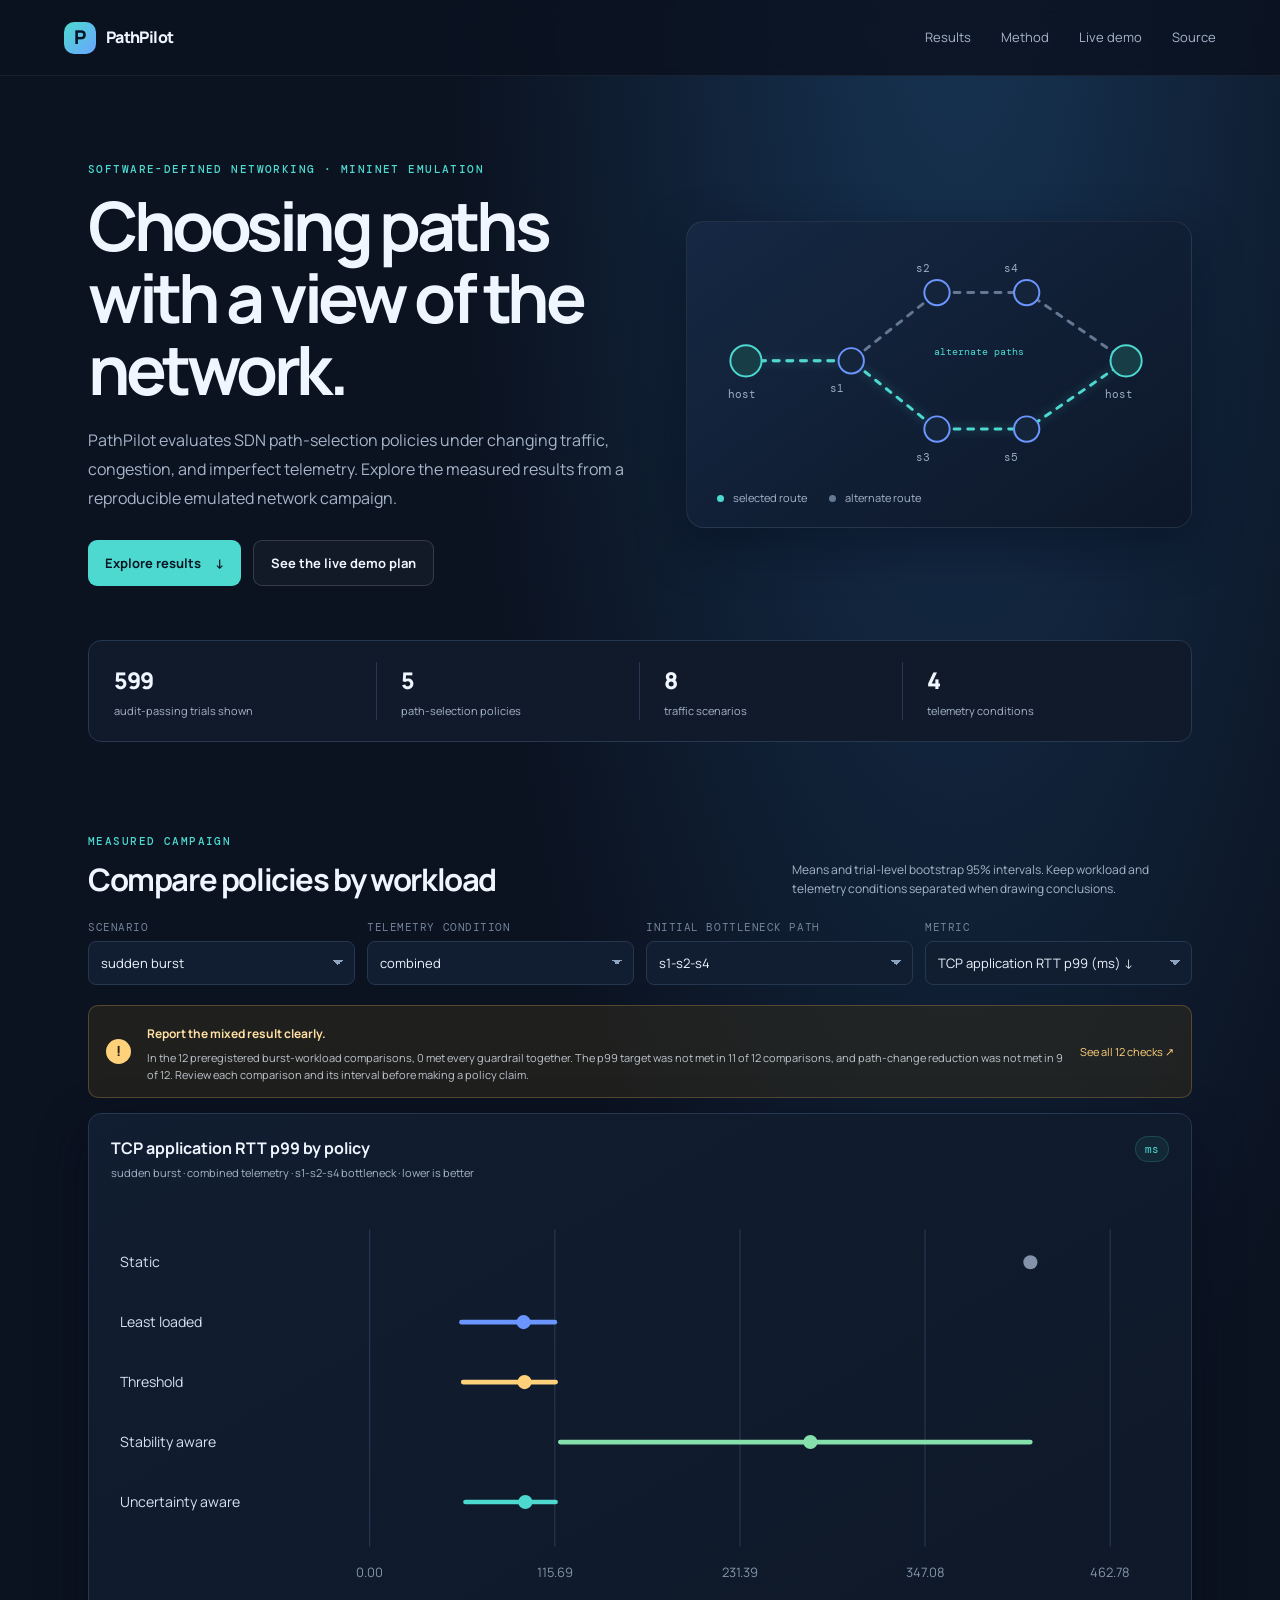
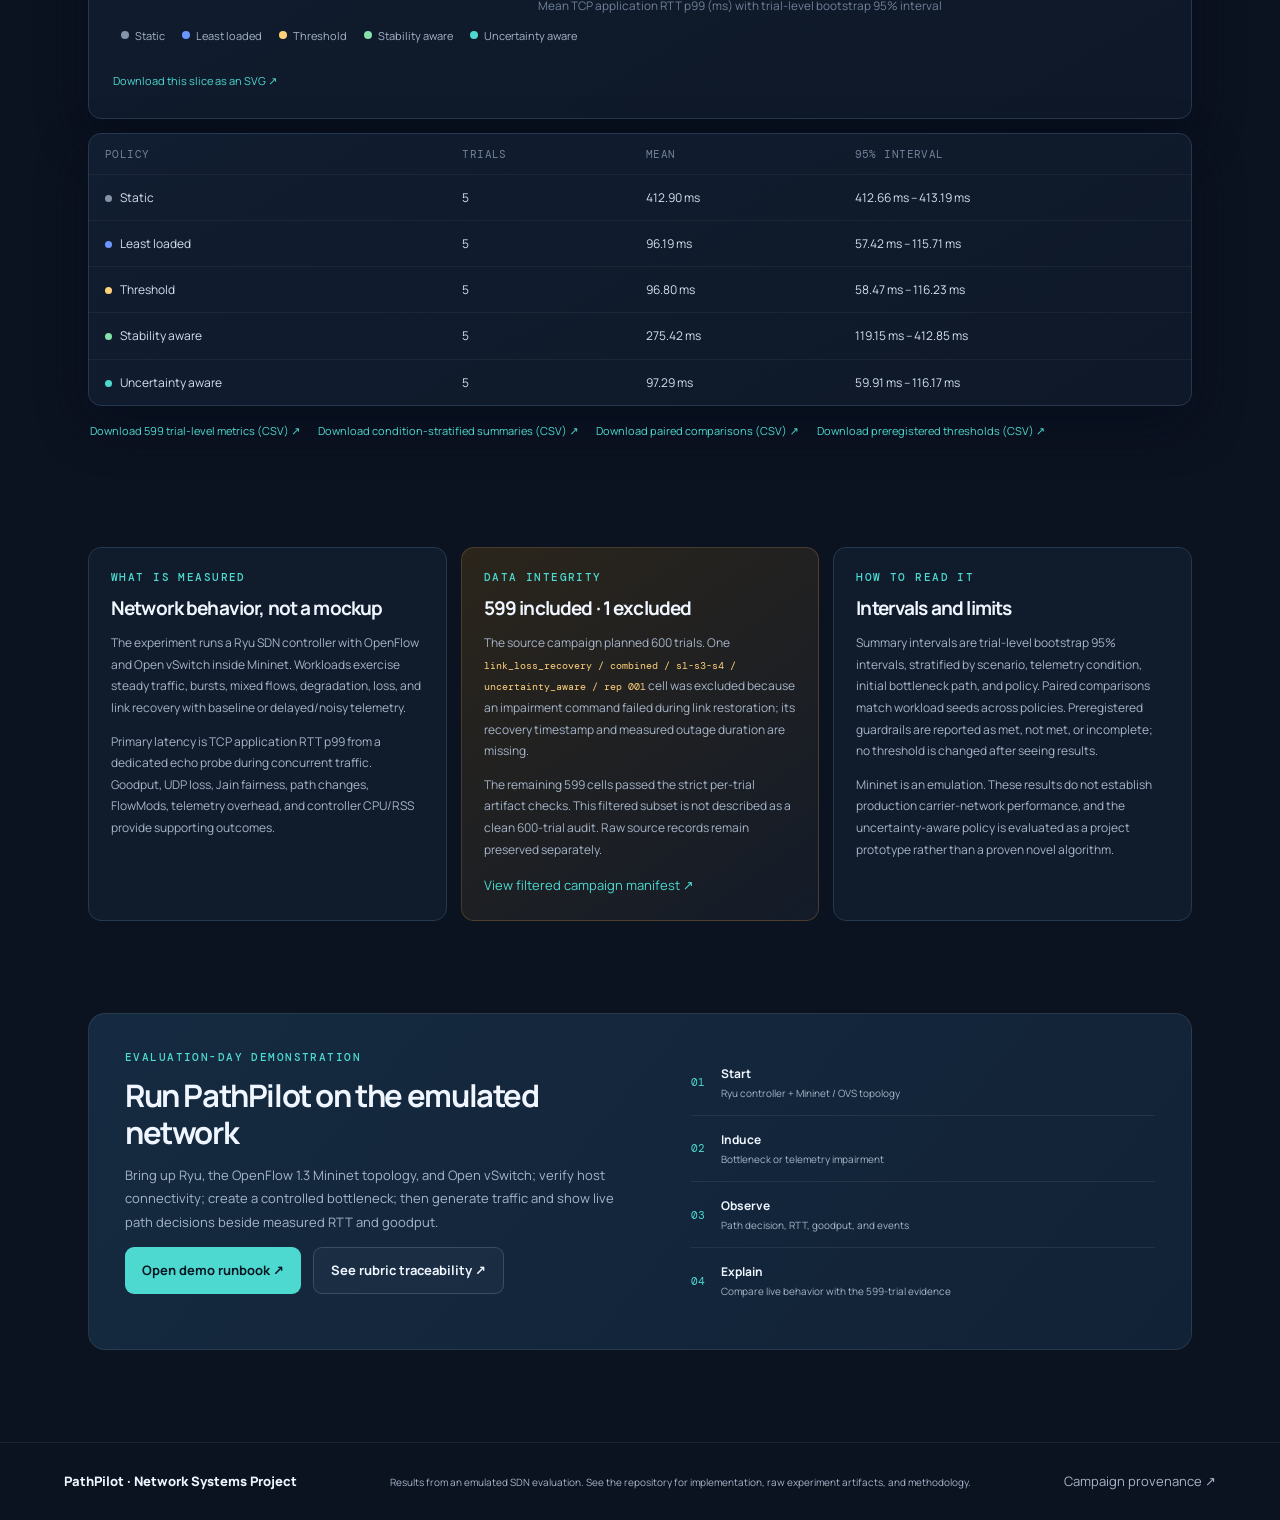
==== site/index.html @ 1b016147 "Add 599-trial results dashboard and Pages deployment" ====
<!doctype html>
<html lang="en">
<head>
  <meta charset="utf-8">
  <meta name="viewport" content="width=device-width, initial-scale=1">
  <meta name="theme-color" content="#0b1220">
  <title>PathPilot | SDN Path Selection Evaluation</title>
  <link rel="stylesheet" href="styles.css">
</head>
<body>
  <header class="topbar">
    <a class="brand" href="#top"><span class="brand-mark">P</span> PathPilot</a>
    <nav><a href="#results">Results</a><a href="#method">Method</a><a href="#demo">Live demo</a><a href="https://github.com/SrihithKurelli/PathPilot">Source</a></nav>
  </header>
  <main id="top">
    <section class="hero">
      <div class="hero-copy">
        <p class="eyebrow">Software-defined networking · Mininet emulation</p>
        <h1>Choosing paths with a view of the network.</h1>
        <p class="lede">PathPilot evaluates SDN path-selection policies under changing traffic, congestion, and imperfect telemetry. Explore the measured results from a reproducible emulated network campaign.</p>
        <div class="hero-actions"><a class="button primary" href="#results">Explore results <span aria-hidden="true">↓</span></a><a class="button secondary" href="#demo">See the live demo plan</a></div>
      </div>
      <div class="network-card" aria-label="Illustration of alternate network paths">
        <svg viewBox="0 0 480 250" role="img" aria-labelledby="network-title"><title id="network-title">Two alternate SDN paths between source and destination</title>
          <path class="route route-muted" d="M42 126 H150 L238 56 H330 L432 126"/><path class="route route-active" d="M42 126 H150 L238 196 H330 L432 126"/>
          <circle class="node endpoint" cx="42" cy="126" r="16"/><circle class="node" cx="150" cy="126" r="13"/><circle class="node" cx="238" cy="56" r="13"/><circle class="node" cx="238" cy="196" r="13"/><circle class="node" cx="330" cy="56" r="13"/><circle class="node" cx="330" cy="196" r="13"/><circle class="node endpoint" cx="432" cy="126" r="16"/>
          <text x="24" y="164">host</text><text x="410" y="164">host</text><text x="128" y="158">s1</text><text x="216" y="35">s2</text><text x="216" y="229">s3</text><text x="307" y="35">s4</text><text x="307" y="229">s5</text>
          <text class="path-label" x="235" y="120">alternate paths</text>
        </svg>
        <div class="network-caption"><span><i class="dot cyan"></i> selected route</span><span><i class="dot muted"></i> alternate route</span></div>
      </div>
    </section>

    <section class="facts" aria-label="Evaluation campaign facts">
      <article><span class="fact-number" id="included-count">599</span><span class="fact-label">audit-passing trials shown</span></article>
      <article><span class="fact-number">5</span><span class="fact-label">path-selection policies</span></article>
      <article><span class="fact-number">8</span><span class="fact-label">traffic scenarios</span></article>
      <article><span class="fact-number">4</span><span class="fact-label">telemetry conditions</span></article>
    </section>

    <section class="section" id="results">
      <div class="section-heading"><div><p class="eyebrow">Measured campaign</p><h2>Compare policies by workload</h2></div><p class="section-note">Means and trial-level bootstrap 95% intervals. Keep workload and telemetry conditions separated when drawing conclusions.</p></div>
      <div class="controls">
        <label>Scenario<select id="scenario"></select></label>
        <label>Telemetry condition<select id="condition"></select></label>
        <label>Initial bottleneck path<select id="path"></select></label>
        <label>Metric<select id="metric"><option value="tcp_app_rtt_p99_ms">TCP application RTT p99 (ms) ↓</option><option value="aggregate_goodput_mbps">Aggregate goodput (Mbps) ↑</option><option value="udp_loss_pct">UDP packet loss (%) ↓</option><option value="jain_fairness">Jain fairness ↑</option><option value="path_changes_per_minute">Path changes per minute ↓</option><option value="controller_cpu_seconds">Controller CPU time (s) ↓</option><option value="controller_rss_peak_mb">Controller peak RSS (MB) ↓</option></select></label>
      </div>
      <div class="result-note"><div class="result-note-mark">!</div><div><strong>Report the mixed result clearly.</strong><p>In the 12 preregistered burst-workload comparisons, 0 met every guardrail together. The p99 target was not met in 11 of 12 comparisons, and path-change reduction was not met in 9 of 12. Review each comparison and its interval before making a policy claim.</p></div><a href="data/PREREGISTERED_THRESHOLD_EVALUATION.csv">See all 12 checks ↗</a></div>
      <div class="chart-card">
        <div class="chart-head"><div><h3 id="chart-title">Policy comparison</h3><p id="chart-description">Select a workload slice to compare observed means and 95% intervals.</p></div><span class="unit-pill" id="chart-unit">ms</span></div>
        <div class="chart-scroll"><svg id="chart" viewBox="0 0 900 360" role="img" aria-label="Policy metric comparison chart"></svg></div>
        <div class="legend" id="legend"></div>
        <div class="data-links chart-export"><a id="chart-export" href="data/plots/sudden_burst__combined__s1-s2-s4__tcp_app_rtt_p99_ms.svg" download>Download this slice as an SVG ↗</a></div>
      </div>
      <div class="table-wrap"><table><thead><tr><th>Policy</th><th>Trials</th><th>Mean</th><th>95% interval</th></tr></thead><tbody id="results-table"><tr><td colspan="4">Loading measured campaign data…</td></tr></tbody></table></div>
      <div class="data-links"><a href="data/trials.csv">Download 599 trial-level metrics (CSV) ↗</a><a href="data/FINAL_CAMPAIGN_SUMMARY.csv">Download condition-stratified summaries (CSV) ↗</a><a href="data/PAIRED_POLICY_COMPARISONS.csv">Download paired comparisons (CSV) ↗</a><a href="data/PREREGISTERED_THRESHOLD_EVALUATION.csv">Download preregistered thresholds (CSV) ↗</a></div>
    </section>

    <section class="section method-grid" id="method">
      <article class="info-card"><p class="eyebrow">What is measured</p><h2>Network behavior, not a mockup</h2><p>The experiment runs a Ryu SDN controller with OpenFlow and Open vSwitch inside Mininet. Workloads exercise steady traffic, bursts, mixed flows, degradation, loss, and link recovery with baseline or delayed/noisy telemetry.</p><p>Primary latency is TCP application RTT p99 from a dedicated echo probe during concurrent traffic. Goodput, UDP loss, Jain fairness, path changes, FlowMods, telemetry overhead, and controller CPU/RSS provide supporting outcomes.</p></article>
      <article class="info-card caveat-card"><p class="eyebrow">Data integrity</p><h2>599 included · 1 excluded</h2><p>The source campaign planned 600 trials. One <code>link_loss_recovery / combined / s1-s3-s4 / uncertainty_aware / rep 001</code> cell was excluded because an impairment command failed during link restoration; its recovery timestamp and measured outage duration are missing.</p><p>The remaining 599 cells passed the strict per-trial artifact checks. This filtered subset is not described as a clean 600-trial audit. Raw source records remain preserved separately.</p><a href="data/manifest.json">View filtered campaign manifest ↗</a></article>
      <article class="info-card"><p class="eyebrow">How to read it</p><h2>Intervals and limits</h2><p>Summary intervals are trial-level bootstrap 95% intervals, stratified by scenario, telemetry condition, initial bottleneck path, and policy. Paired comparisons match workload seeds across policies. Preregistered guardrails are reported as met, not met, or incomplete; no threshold is changed after seeing results.</p><p>Mininet is an emulation. These results do not establish production carrier-network performance, and the uncertainty-aware policy is evaluated as a project prototype rather than a proven novel algorithm.</p></article>
    </section>

    <section class="section demo-section" id="demo">
      <div><p class="eyebrow">Evaluation-day demonstration</p><h2>Run PathPilot on the emulated network</h2><p>Bring up Ryu, the OpenFlow 1.3 Mininet topology, and Open vSwitch; verify host connectivity; create a controlled bottleneck; then generate traffic and show live path decisions beside measured RTT and goodput.</p><div class="demo-actions"><a class="button primary" href="https://github.com/SrihithKurelli/PathPilot/blob/main/docs/DEMO_RUNBOOK.md">Open demo runbook ↗</a><a class="button secondary" href="https://github.com/SrihithKurelli/PathPilot/blob/main/docs/PROFESSOR_RUBRIC_TRACEABILITY.md">See rubric traceability ↗</a></div></div>
      <ol class="demo-steps"><li><span>01</span><div><b>Start</b><small>Ryu controller + Mininet / OVS topology</small></div></li><li><span>02</span><div><b>Induce</b><small>Bottleneck or telemetry impairment</small></div></li><li><span>03</span><div><b>Observe</b><small>Path decision, RTT, goodput, and events</small></div></li><li><span>04</span><div><b>Explain</b><small>Compare live behavior with the 599-trial evidence</small></div></li></ol>
    </section>
  </main>
  <footer><div class="footer-brand">PathPilot · Network Systems Project</div><p>Results from an emulated SDN evaluation. See the repository for implementation, raw experiment artifacts, and methodology.</p><a href="data/manifest.json">Campaign provenance ↗</a></footer>
  <script src="app.js" defer></script>
</body>
</html>
---- site/styles.css ----
@import url('https://fonts.googleapis.com/css2?family=DM+Mono:wght@400;500&family=Manrope:wght@400;500;600;700;800&display=swap');
:root{color-scheme:dark;--ink:#eff6ff;--muted:#a6b5c9;--subtle:#71829a;--bg:#0b1220;--panel:#101b2d;--panel2:#142138;--line:#263750;--cyan:#4dd9d0;--blue:#6c96ff;--mint:#86e0ac;--amber:#ffd17a;--rose:#ff8b91;--shadow:0 18px 50px #03081766}*{box-sizing:border-box}html{scroll-behavior:smooth}body{margin:0;background:radial-gradient(ellipse at 75% -5%,#173555 0,transparent 38%),var(--bg);color:var(--ink);font-family:Manrope,system-ui,sans-serif;line-height:1.6}.topbar{height:76px;display:flex;align-items:center;justify-content:space-between;padding:0 max(5vw,24px);border-bottom:1px solid #ffffff10;background:#0b1220d9;backdrop-filter:blur(12px);position:sticky;top:0;z-index:10}.brand{text-decoration:none;color:var(--ink);font-weight:800;letter-spacing:-.04em;display:flex;align-items:center;gap:10px}.brand-mark{display:grid;place-items:center;width:32px;height:32px;border-radius:10px;background:linear-gradient(135deg,var(--cyan),#69a5ff);color:#061526;font-size:19px}nav{display:flex;gap:30px}nav a,footer a,.info-card a{color:var(--muted);font-size:13px;text-decoration:none}nav a:hover,footer a:hover,.info-card a:hover{color:var(--cyan)}main{max-width:1160px;margin:auto;padding:0 28px}.hero{display:grid;grid-template-columns:1.04fr .96fr;align-items:center;gap:50px;padding:86px 0 50px}.eyebrow{color:var(--cyan);font:500 11px 'DM Mono',monospace;letter-spacing:.13em;text-transform:uppercase;margin:0 0 13px}.hero h1{max-width:610px;font-size:clamp(44px,6vw,68px);line-height:1.06;letter-spacing:-.065em;margin:0 0 21px}.lede{max-width:610px;color:var(--muted);font-size:16px;line-height:1.8;margin:0 0 27px}.hero-actions,.demo-actions{display:flex;gap:12px;flex-wrap:wrap}.button{padding:12px 17px;border-radius:9px;text-decoration:none;font-size:13px;font-weight:700;display:inline-flex;align-items:center;gap:14px;transition:transform .15s ease}.button:hover{transform:translateY(-2px)}.primary{background:var(--cyan);color:#071622}.secondary{border:1px solid #ffffff26;color:var(--ink);background:#ffffff08}.network-card{padding:16px 18px 12px;background:linear-gradient(145deg,#152843,#0d1729);border:1px solid #ffffff14;border-radius:18px;box-shadow:var(--shadow)}.network-card svg{width:100%;height:auto;overflow:visible}.route{fill:none;stroke-width:3;stroke-linecap:round;stroke-dasharray:6 8}.route-active{stroke:var(--cyan);filter:drop-shadow(0 0 5px #4dd9d077)}.route-muted{stroke:#647893}.node{fill:#14253b;stroke:#6c96ff;stroke-width:2}.node.endpoint{fill:#173d47;stroke:var(--cyan)}.network-card text{fill:#9badc3;font:11px 'DM Mono',monospace}.network-card .path-label{fill:var(--cyan);font-size:10px}.network-caption{display:flex;gap:22px;padding:0 12px 8px;color:var(--muted);font-size:11px}.dot{display:inline-block;width:7px;height:7px;border-radius:99px;margin-right:7px}.cyan{background:var(--cyan)}.muted{background:#647893}.facts{display:grid;grid-template-columns:repeat(4,1fr);border:1px solid var(--line);border-radius:13px;background:#101a2b;padding:21px 25px;margin:4px 0 92px}.facts article{display:flex;flex-direction:column;gap:3px;border-right:1px solid var(--line);padding-left:24px}.facts article:first-child{padding-left:0}.facts article:last-child{border:0}.fact-number{font-size:23px;font-weight:800;letter-spacing:-.04em}.fact-label{color:var(--muted);font-size:11px}.section{margin:0 0 92px;scroll-margin-top:105px}.section-heading{display:flex;align-items:end;justify-content:space-between;gap:30px;margin-bottom:22px}.section h2,.section-heading h2{font-size:31px;line-height:1.2;letter-spacing:-.045em;margin:0}.section-note{max-width:400px;color:var(--muted);font-size:12px;margin:0}.controls{display:grid;grid-template-columns:repeat(4,1fr);gap:12px;margin:20px 0}.controls label{color:var(--subtle);font:11px 'DM Mono',monospace;text-transform:uppercase;letter-spacing:.05em}.controls select{appearance:none;display:block;width:100%;margin-top:7px;padding:12px 38px 12px 12px;border-radius:8px;background:#111e31;color:var(--ink);border:1px solid var(--line);font:13px Manrope,sans-serif;background-image:linear-gradient(45deg,transparent 50%,#8da3bf 50%),linear-gradient(135deg,#8da3bf 50%,transparent 50%);background-position:calc(100% - 16px) 18px,calc(100% - 11px) 18px;background-size:5px 5px;background-repeat:no-repeat}.chart-card,.table-wrap{border:1px solid var(--line);border-radius:13px;background:linear-gradient(150deg,#111d30,#0e1828);box-shadow:var(--shadow)}.chart-card{padding:22px 22px 12px}.chart-head{display:flex;justify-content:space-between;gap:20px;align-items:start}.chart-head h3{margin:0;font-size:16px}.chart-head p{margin:3px 0 0;color:var(--muted);font-size:11px}.unit-pill{font:11px 'DM Mono',monospace;padding:5px 9px;border-radius:20px;color:var(--cyan);background:#4dd9d012;border:1px solid #4dd9d02c}.chart-scroll{overflow-x:auto}.chart-scroll svg{min-width:650px;width:100%;height:auto;margin-top:12px}.legend{display:flex;gap:17px;flex-wrap:wrap;padding:2px 10px 12px;color:var(--muted);font-size:11px}.legend span{display:flex;align-items:center;gap:6px}.legend i{width:8px;height:8px;border-radius:50%}.table-wrap{margin-top:14px;overflow:auto}table{width:100%;border-collapse:collapse;font-size:12px}th,td{text-align:left;padding:13px 16px;border-bottom:1px solid #ffffff0c;white-space:nowrap}th{font:11px 'DM Mono',monospace;text-transform:uppercase;letter-spacing:.04em;color:var(--subtle)}td{color:#d5e0ee}tbody tr:last-child td{border:0}.policy-dot{display:inline-block;width:7px;height:7px;border-radius:50%;margin-right:8px}.data-links{display:flex;gap:18px;flex-wrap:wrap;padding:16px 2px}.data-links a{color:var(--cyan);font-size:11px;text-decoration:none}.data-links a:hover{text-decoration:underline}.method-grid{display:grid;grid-template-columns:repeat(3,1fr);gap:14px}.info-card{padding:22px;border:1px solid var(--line);border-radius:13px;background:#101b2c}.info-card h2{font-size:19px;margin:0 0 12px}.info-card p:not(.eyebrow){font-size:12px;color:var(--muted);line-height:1.8}.info-card code{font:10px 'DM Mono',monospace;color:#ffd17a}.info-card a{color:var(--cyan)}.caveat-card{background:linear-gradient(145deg,#2b251b,#131b29);border-color:#8c673e66}.demo-section{display:grid;grid-template-columns:1fr .9fr;gap:50px;padding:36px;border-radius:17px;background:linear-gradient(130deg,#152a40,#122236);border:1px solid #ffffff16}.demo-section>div>p:not(.eyebrow){color:var(--muted);font-size:13px;line-height:1.8;max-width:570px}.demo-section h2{max-width:480px;margin-bottom:12px}.demo-steps{list-style:none;margin:0;padding:0}.demo-steps li{display:flex;gap:16px;padding:14px 0;border-bottom:1px solid #ffffff12;align-items:center}.demo-steps li:last-child{border:0}.demo-steps li>span{color:var(--cyan);font:11px 'DM Mono',monospace}.demo-steps b,.demo-steps small{display:block}.demo-steps b{font-size:12px}.demo-steps small{color:var(--muted);font-size:10px;margin-top:2px}footer{border-top:1px solid #ffffff12;padding:28px max(5vw,24px);display:flex;justify-content:space-between;align-items:center;gap:20px;flex-wrap:wrap;color:var(--muted)}footer p{font-size:10px;margin:0}.footer-brand{color:var(--ink);font-weight:800;font-size:13px}
@media(max-width:850px){.hero{grid-template-columns:1fr;gap:28px;padding-top:56px}.network-card{max-width:620px}.section-heading{display:block}.section-note{margin-top:12px}.controls{grid-template-columns:repeat(2,1fr)}.method-grid{grid-template-columns:1fr 1fr}.demo-section{grid-template-columns:1fr;gap:22px}}@media(max-width:560px){.topbar{height:62px;padding:0 18px}nav{gap:14px}nav a{font-size:10px}nav a:nth-child(2){display:none}main{padding:0 17px}.hero{padding-top:44px}.hero h1{font-size:44px}.lede{font-size:14px}.facts{grid-template-columns:1fr 1fr;row-gap:20px;margin-bottom:65px}.facts article{padding-left:12px}.facts article:nth-child(2){border:0}.facts article:nth-child(3){padding-left:0}.controls{grid-template-columns:1fr 1fr;gap:8px}.controls select{font-size:11px}.section{margin-bottom:65px}.section h2,.section-heading h2{font-size:26px}.chart-card{padding:17px 12px 8px}.chart-head{padding:0 6px}.method-grid{grid-template-columns:1fr}.demo-section{padding:23px 18px}.network-card{padding:10px}.data-links{gap:9px 15px}}
.result-note{display:grid;grid-template-columns:28px 1fr auto;align-items:center;gap:13px;padding:14px 17px;margin:15px 0;border:1px solid #a6814d66;border-radius:10px;background:#322b1d88}.result-note-mark{width:25px;height:25px;border-radius:50%;display:grid;place-items:center;background:#ffd17a;color:#292111;font-weight:800;font-size:14px}.result-note strong{font-size:12px;color:#ffe0a2}.result-note p{margin:3px 0 0;color:#bdc4cc;font-size:11px;line-height:1.55}.result-note>a{color:var(--amber);font-size:11px;text-decoration:none;white-space:nowrap}@media(max-width:560px){.result-note{grid-template-columns:25px 1fr}.result-note>a{grid-column:2}}
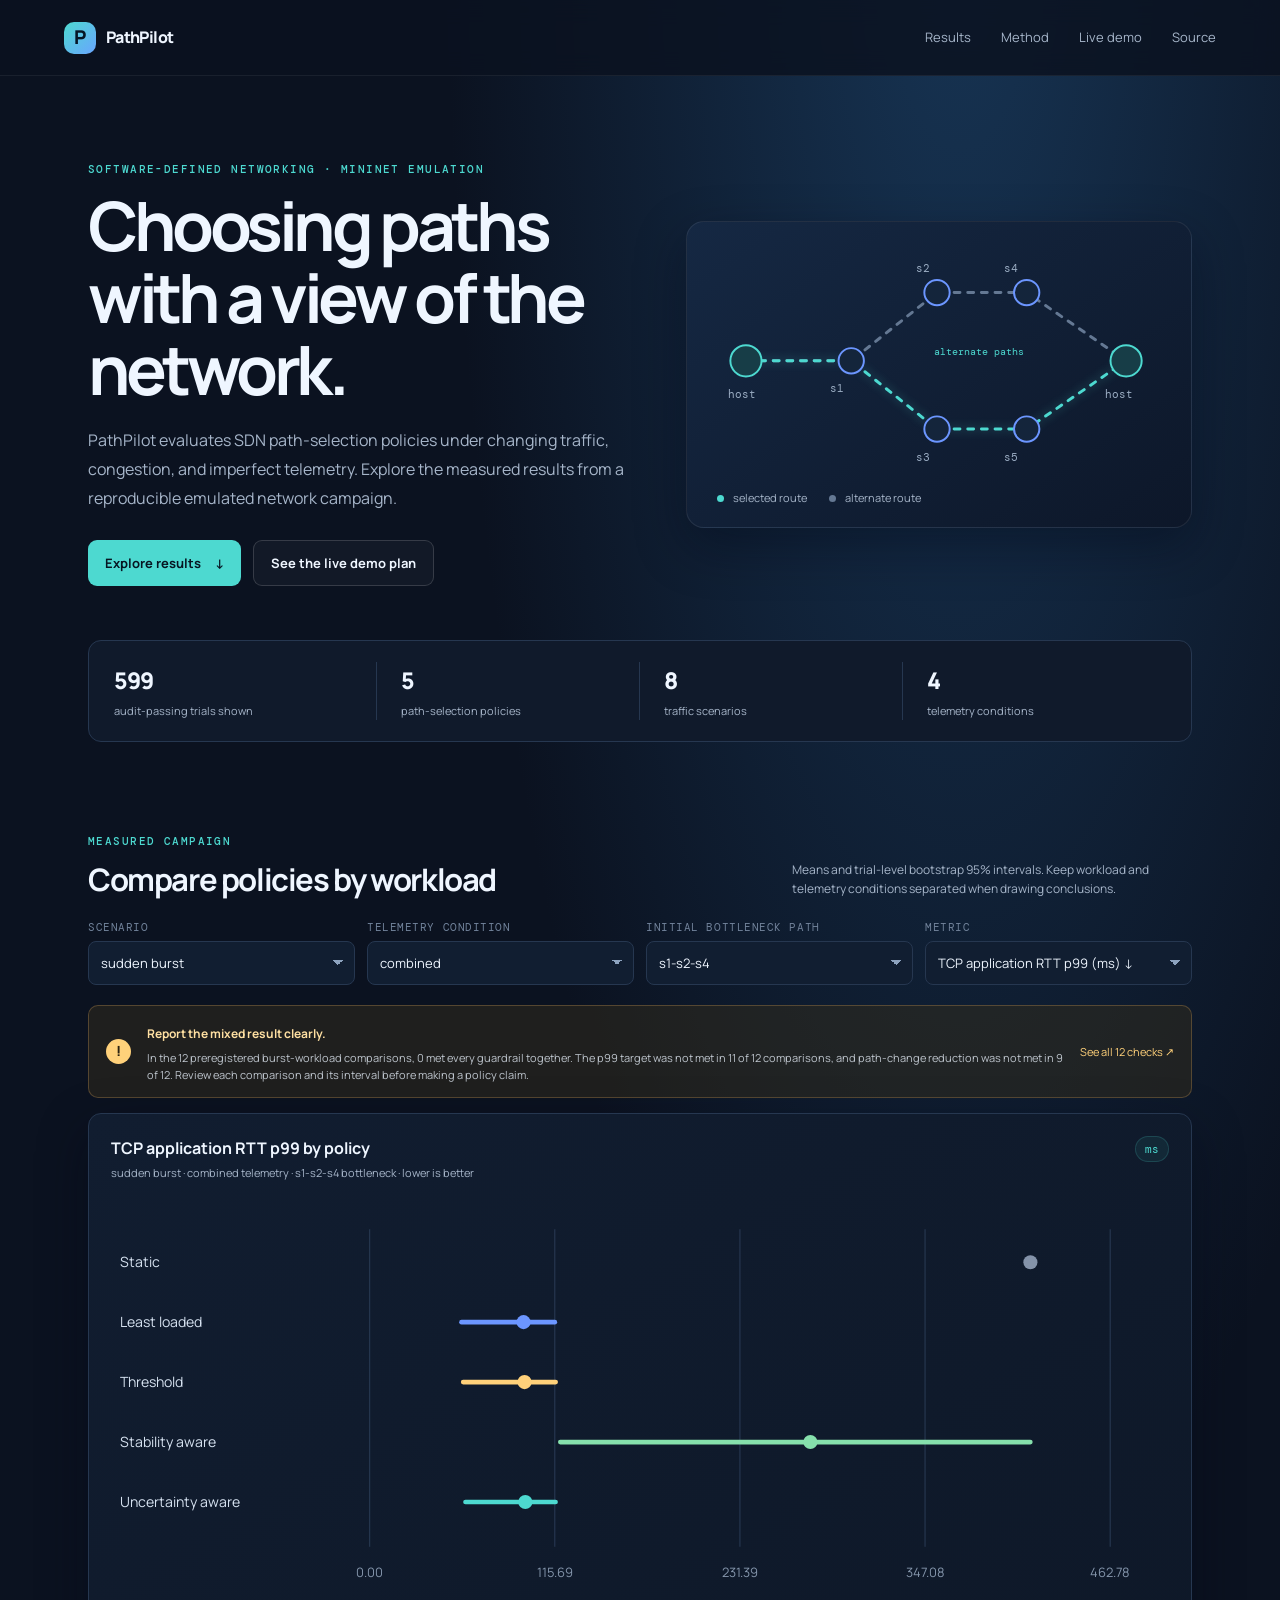
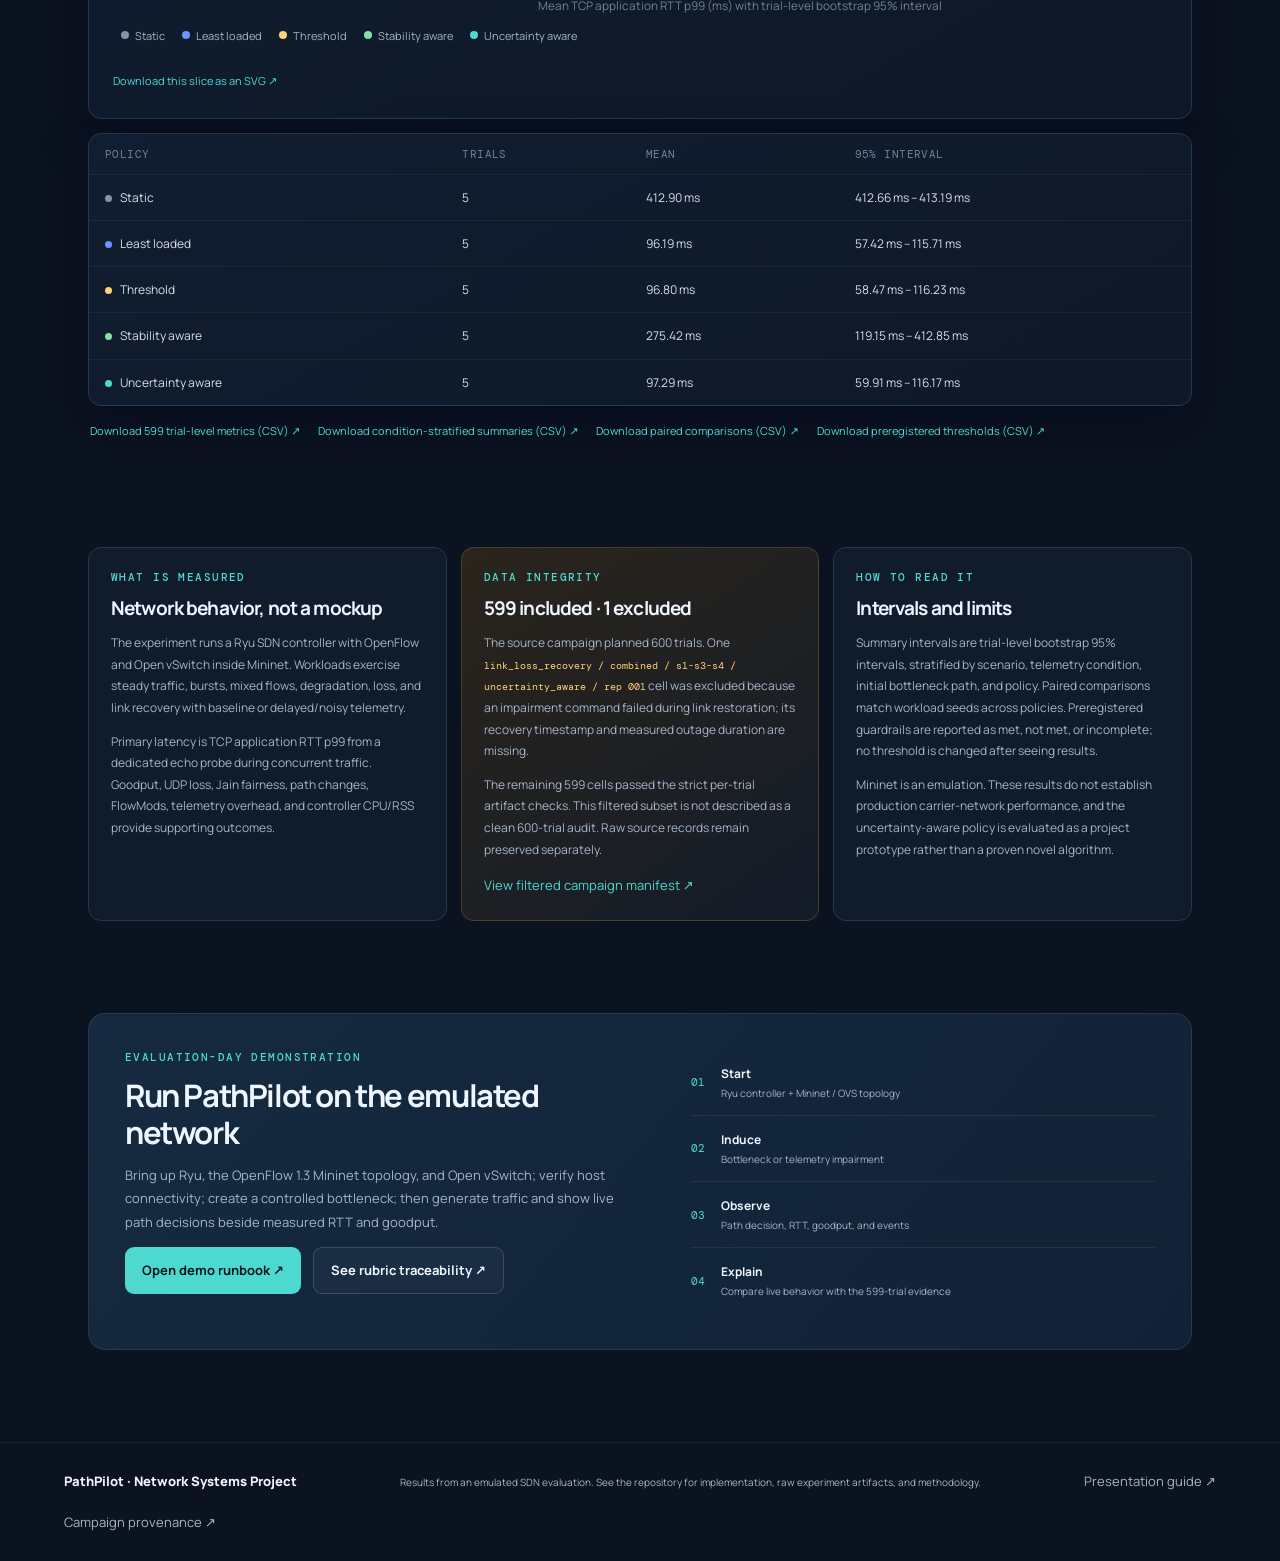
==== commit 13ddf537: "Add final presentation story and references" ====
--- a/site/index.html
+++ b/site/index.html
@@ -68,7 +68,7 @@
       <ol class="demo-steps"><li><span>01</span><div><b>Start</b><small>Ryu controller + Mininet / OVS topology</small></div></li><li><span>02</span><div><b>Induce</b><small>Bottleneck or telemetry impairment</small></div></li><li><span>03</span><div><b>Observe</b><small>Path decision, RTT, goodput, and events</small></div></li><li><span>04</span><div><b>Explain</b><small>Compare live behavior with the 599-trial evidence</small></div></li></ol>
     </section>
   </main>
-  <footer><div class="footer-brand">PathPilot · Network Systems Project</div><p>Results from an emulated SDN evaluation. See the repository for implementation, raw experiment artifacts, and methodology.</p><a href="data/manifest.json">Campaign provenance ↗</a></footer>
+  <footer><div class="footer-brand">PathPilot · Network Systems Project</div><p>Results from an emulated SDN evaluation. See the repository for implementation, raw experiment artifacts, and methodology.</p><a href="https://github.com/SrihithKurelli/PathPilot/blob/codex/pathpilot-implementation-followup/docs/FINAL_PRESENTATION_GUIDE.md">Presentation guide ↗</a><a href="data/manifest.json">Campaign provenance ↗</a></footer>
   <script src="app.js" defer></script>
 </body>
 </html>
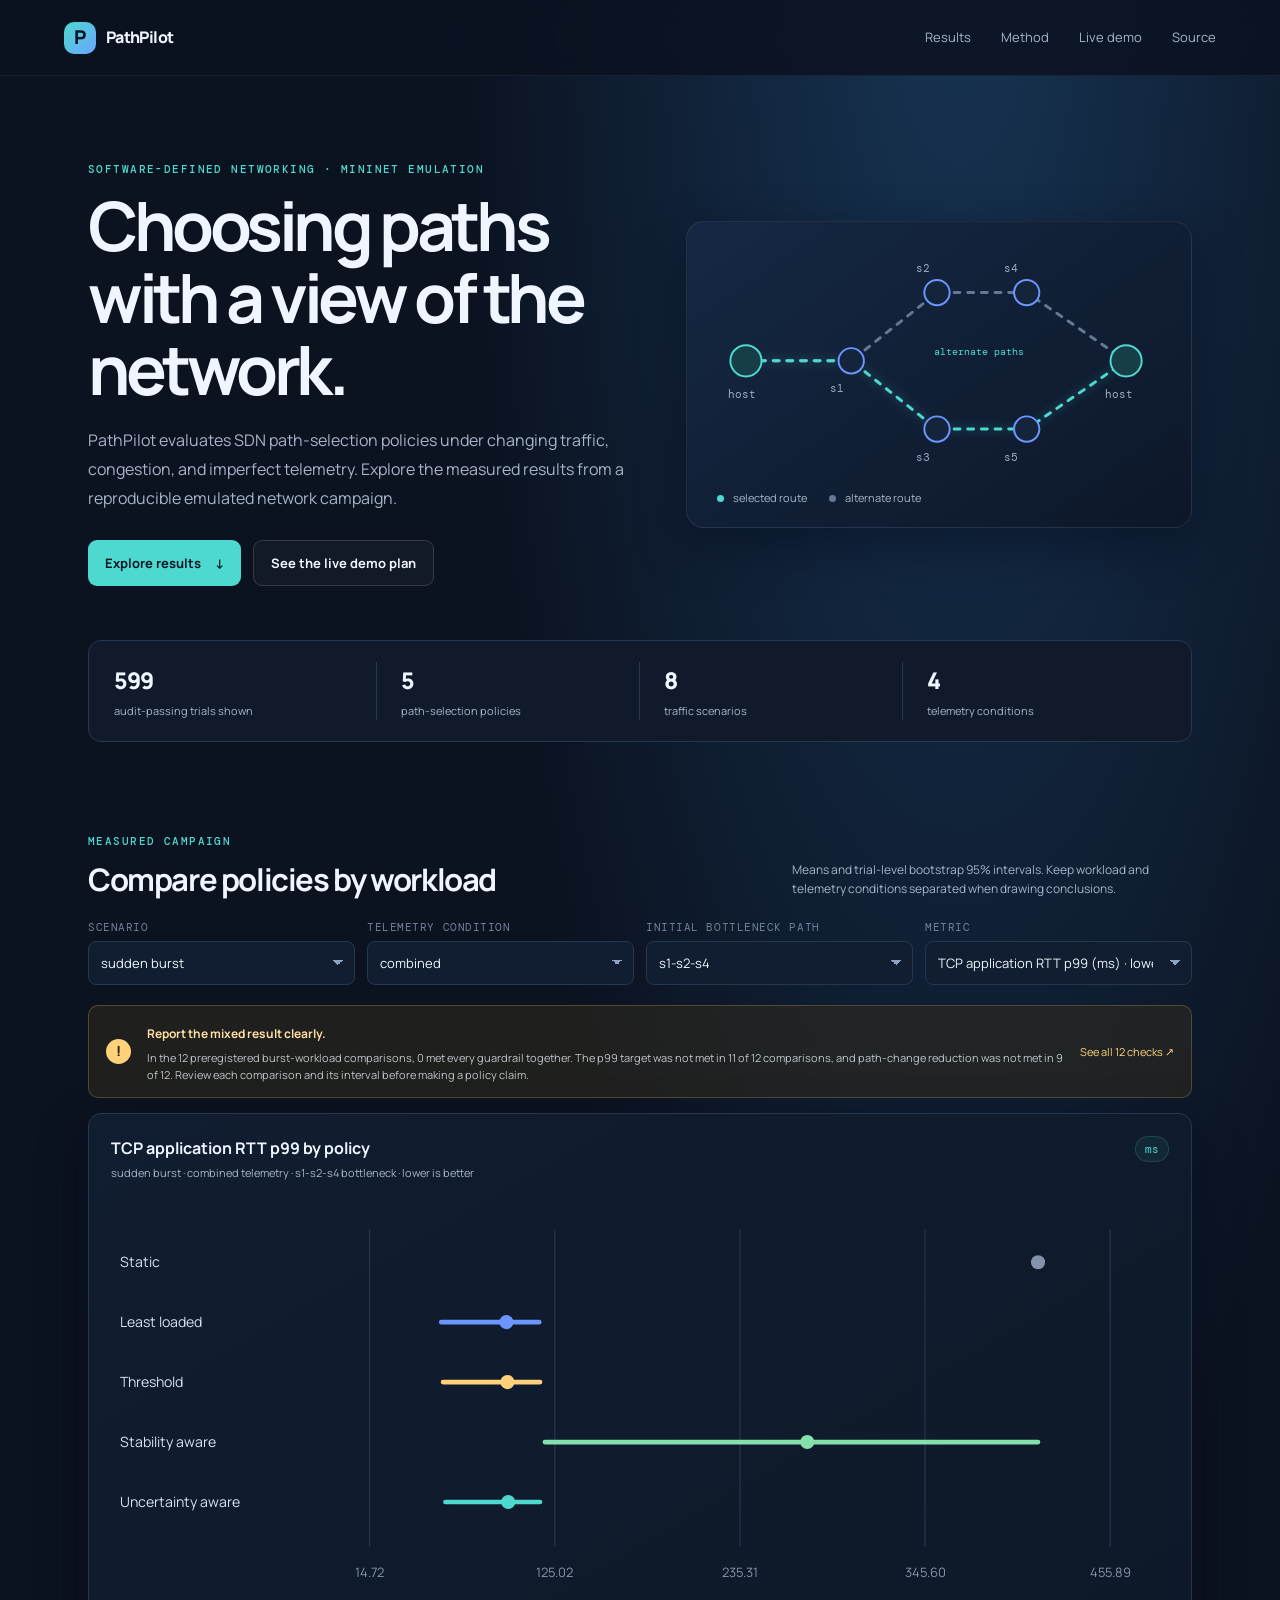
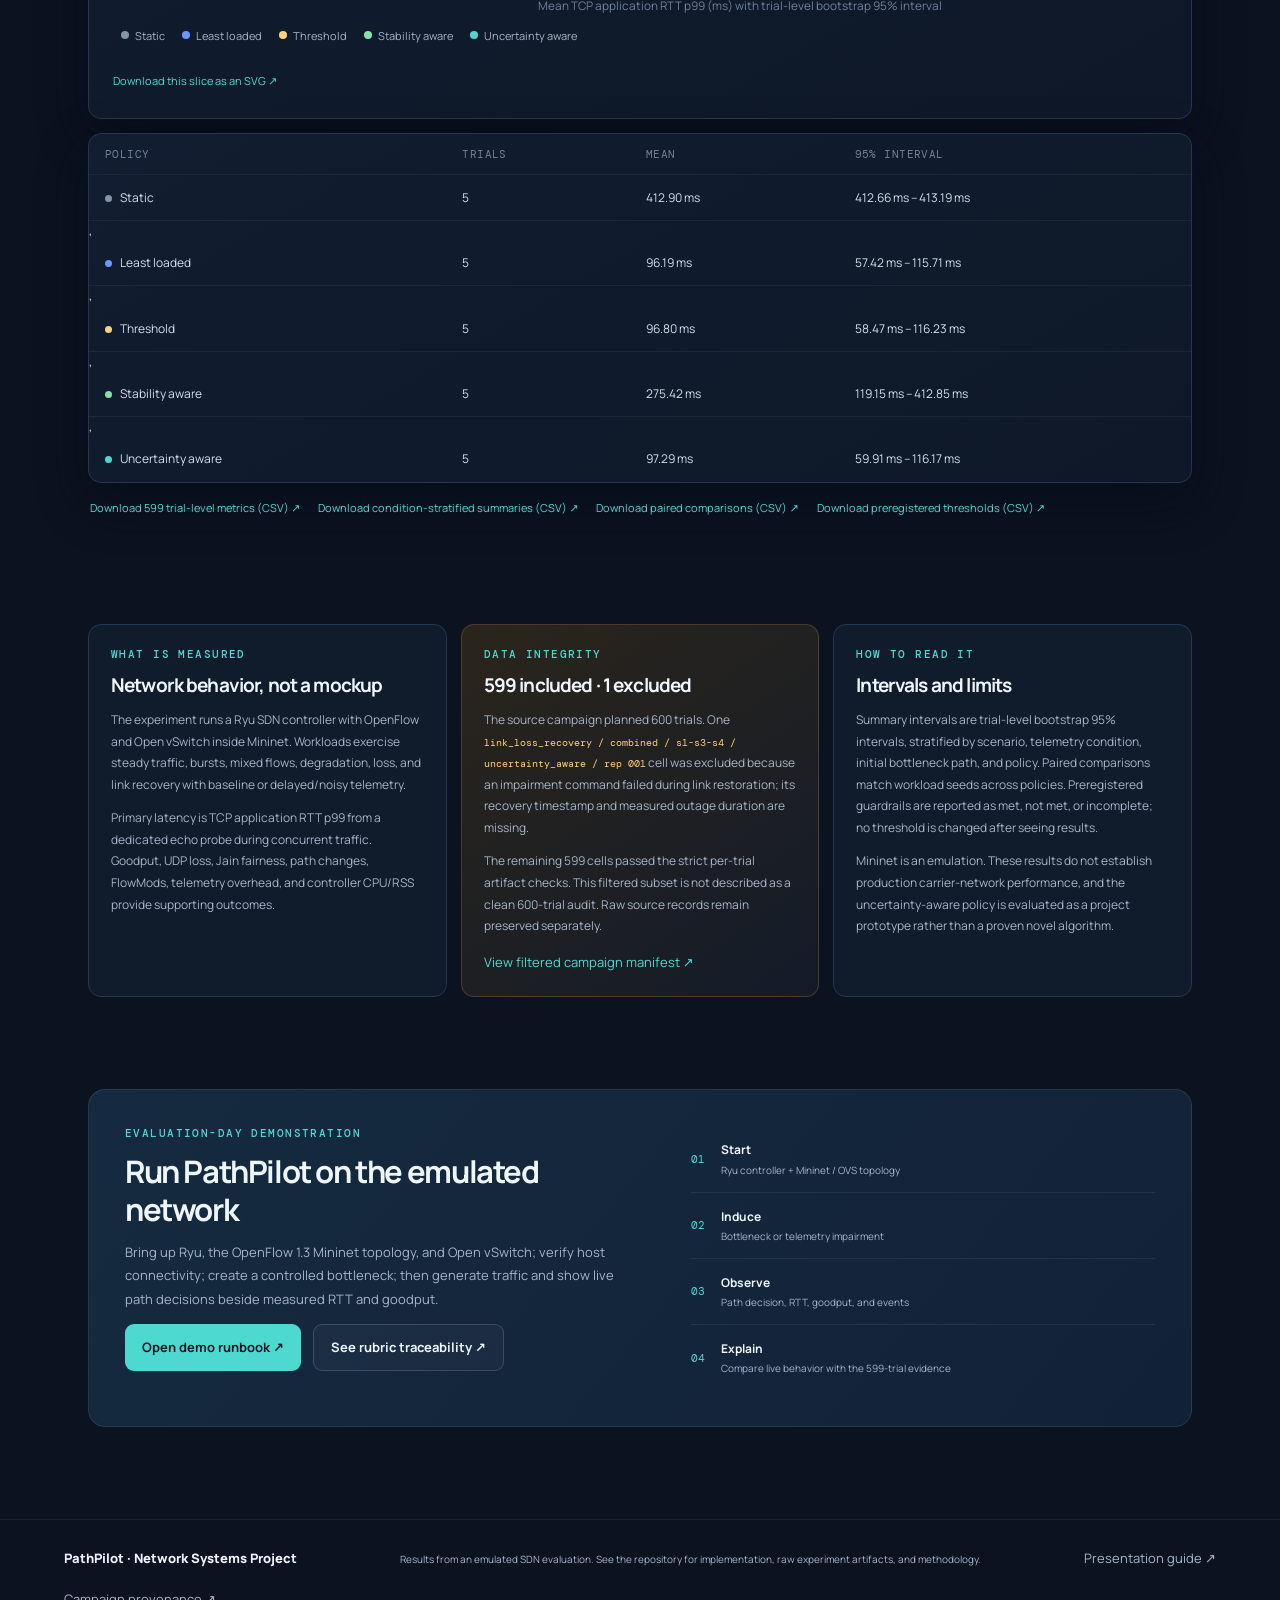
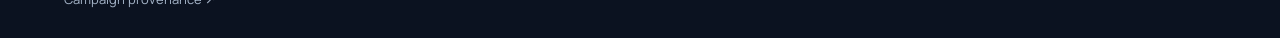
==== commit 48246db2: "Fix dashboard empty metrics and host demo docs" ====
--- a/site/index.html
+++ b/site/index.html
@@ -64,7 +64,7 @@
     </section>
 
     <section class="section demo-section" id="demo">
-      <div><p class="eyebrow">Evaluation-day demonstration</p><h2>Run PathPilot on the emulated network</h2><p>Bring up Ryu, the OpenFlow 1.3 Mininet topology, and Open vSwitch; verify host connectivity; create a controlled bottleneck; then generate traffic and show live path decisions beside measured RTT and goodput.</p><div class="demo-actions"><a class="button primary" href="https://github.com/SrihithKurelli/PathPilot/blob/main/docs/DEMO_RUNBOOK.md">Open demo runbook ↗</a><a class="button secondary" href="https://github.com/SrihithKurelli/PathPilot/blob/main/docs/PROFESSOR_RUBRIC_TRACEABILITY.md">See rubric traceability ↗</a></div></div>
+      <div><p class="eyebrow">Evaluation-day demonstration</p><h2>Run PathPilot on the emulated network</h2><p>Bring up Ryu, the OpenFlow 1.3 Mininet topology, and Open vSwitch; verify host connectivity; create a controlled bottleneck; then generate traffic and show live path decisions beside measured RTT and goodput.</p><div class="demo-actions"><a class="button primary" href="demo-runbook.html">Open demo runbook ↗</a><a class="button secondary" href="rubric-traceability.html">See rubric traceability ↗</a></div></div>
       <ol class="demo-steps"><li><span>01</span><div><b>Start</b><small>Ryu controller + Mininet / OVS topology</small></div></li><li><span>02</span><div><b>Induce</b><small>Bottleneck or telemetry impairment</small></div></li><li><span>03</span><div><b>Observe</b><small>Path decision, RTT, goodput, and events</small></div></li><li><span>04</span><div><b>Explain</b><small>Compare live behavior with the 599-trial evidence</small></div></li></ol>
     </section>
   </main>
--- a/site/styles.css
+++ b/site/styles.css
@@ -2,3 +2,4 @@
 :root{color-scheme:dark;--ink:#eff6ff;--muted:#a6b5c9;--subtle:#71829a;--bg:#0b1220;--panel:#101b2d;--panel2:#142138;--line:#263750;--cyan:#4dd9d0;--blue:#6c96ff;--mint:#86e0ac;--amber:#ffd17a;--rose:#ff8b91;--shadow:0 18px 50px #03081766}*{box-sizing:border-box}html{scroll-behavior:smooth}body{margin:0;background:radial-gradient(ellipse at 75% -5%,#173555 0,transparent 38%),var(--bg);color:var(--ink);font-family:Manrope,system-ui,sans-serif;line-height:1.6}.topbar{height:76px;display:flex;align-items:center;justify-content:space-between;padding:0 max(5vw,24px);border-bottom:1px solid #ffffff10;background:#0b1220d9;backdrop-filter:blur(12px);position:sticky;top:0;z-index:10}.brand{text-decoration:none;color:var(--ink);font-weight:800;letter-spacing:-.04em;display:flex;align-items:center;gap:10px}.brand-mark{display:grid;place-items:center;width:32px;height:32px;border-radius:10px;background:linear-gradient(135deg,var(--cyan),#69a5ff);color:#061526;font-size:19px}nav{display:flex;gap:30px}nav a,footer a,.info-card a{color:var(--muted);font-size:13px;text-decoration:none}nav a:hover,footer a:hover,.info-card a:hover{color:var(--cyan)}main{max-width:1160px;margin:auto;padding:0 28px}.hero{display:grid;grid-template-columns:1.04fr .96fr;align-items:center;gap:50px;padding:86px 0 50px}.eyebrow{color:var(--cyan);font:500 11px 'DM Mono',monospace;letter-spacing:.13em;text-transform:uppercase;margin:0 0 13px}.hero h1{max-width:610px;font-size:clamp(44px,6vw,68px);line-height:1.06;letter-spacing:-.065em;margin:0 0 21px}.lede{max-width:610px;color:var(--muted);font-size:16px;line-height:1.8;margin:0 0 27px}.hero-actions,.demo-actions{display:flex;gap:12px;flex-wrap:wrap}.button{padding:12px 17px;border-radius:9px;text-decoration:none;font-size:13px;font-weight:700;display:inline-flex;align-items:center;gap:14px;transition:transform .15s ease}.button:hover{transform:translateY(-2px)}.primary{background:var(--cyan);color:#071622}.secondary{border:1px solid #ffffff26;color:var(--ink);background:#ffffff08}.network-card{padding:16px 18px 12px;background:linear-gradient(145deg,#152843,#0d1729);border:1px solid #ffffff14;border-radius:18px;box-shadow:var(--shadow)}.network-card svg{width:100%;height:auto;overflow:visible}.route{fill:none;stroke-width:3;stroke-linecap:round;stroke-dasharray:6 8}.route-active{stroke:var(--cyan);filter:drop-shadow(0 0 5px #4dd9d077)}.route-muted{stroke:#647893}.node{fill:#14253b;stroke:#6c96ff;stroke-width:2}.node.endpoint{fill:#173d47;stroke:var(--cyan)}.network-card text{fill:#9badc3;font:11px 'DM Mono',monospace}.network-card .path-label{fill:var(--cyan);font-size:10px}.network-caption{display:flex;gap:22px;padding:0 12px 8px;color:var(--muted);font-size:11px}.dot{display:inline-block;width:7px;height:7px;border-radius:99px;margin-right:7px}.cyan{background:var(--cyan)}.muted{background:#647893}.facts{display:grid;grid-template-columns:repeat(4,1fr);border:1px solid var(--line);border-radius:13px;background:#101a2b;padding:21px 25px;margin:4px 0 92px}.facts article{display:flex;flex-direction:column;gap:3px;border-right:1px solid var(--line);padding-left:24px}.facts article:first-child{padding-left:0}.facts article:last-child{border:0}.fact-number{font-size:23px;font-weight:800;letter-spacing:-.04em}.fact-label{color:var(--muted);font-size:11px}.section{margin:0 0 92px;scroll-margin-top:105px}.section-heading{display:flex;align-items:end;justify-content:space-between;gap:30px;margin-bottom:22px}.section h2,.section-heading h2{font-size:31px;line-height:1.2;letter-spacing:-.045em;margin:0}.section-note{max-width:400px;color:var(--muted);font-size:12px;margin:0}.controls{display:grid;grid-template-columns:repeat(4,1fr);gap:12px;margin:20px 0}.controls label{color:var(--subtle);font:11px 'DM Mono',monospace;text-transform:uppercase;letter-spacing:.05em}.controls select{appearance:none;display:block;width:100%;margin-top:7px;padding:12px 38px 12px 12px;border-radius:8px;background:#111e31;color:var(--ink);border:1px solid var(--line);font:13px Manrope,sans-serif;background-image:linear-gradient(45deg,transparent 50%,#8da3bf 50%),linear-gradient(135deg,#8da3bf 50%,transparent 50%);background-position:calc(100% - 16px) 18px,calc(100% - 11px) 18px;background-size:5px 5px;background-repeat:no-repeat}.chart-card,.table-wrap{border:1px solid var(--line);border-radius:13px;background:linear-gradient(150deg,#111d30,#0e1828);box-shadow:var(--shadow)}.chart-card{padding:22px 22px 12px}.chart-head{display:flex;justify-content:space-between;gap:20px;align-items:start}.chart-head h3{margin:0;font-size:16px}.chart-head p{margin:3px 0 0;color:var(--muted);font-size:11px}.unit-pill{font:11px 'DM Mono',monospace;padding:5px 9px;border-radius:20px;color:var(--cyan);background:#4dd9d012;border:1px solid #4dd9d02c}.chart-scroll{overflow-x:auto}.chart-scroll svg{min-width:650px;width:100%;height:auto;margin-top:12px}.legend{display:flex;gap:17px;flex-wrap:wrap;padding:2px 10px 12px;color:var(--muted);font-size:11px}.legend span{display:flex;align-items:center;gap:6px}.legend i{width:8px;height:8px;border-radius:50%}.table-wrap{margin-top:14px;overflow:auto}table{width:100%;border-collapse:collapse;font-size:12px}th,td{text-align:left;padding:13px 16px;border-bottom:1px solid #ffffff0c;white-space:nowrap}th{font:11px 'DM Mono',monospace;text-transform:uppercase;letter-spacing:.04em;color:var(--subtle)}td{color:#d5e0ee}tbody tr:last-child td{border:0}.policy-dot{display:inline-block;width:7px;height:7px;border-radius:50%;margin-right:8px}.data-links{display:flex;gap:18px;flex-wrap:wrap;padding:16px 2px}.data-links a{color:var(--cyan);font-size:11px;text-decoration:none}.data-links a:hover{text-decoration:underline}.method-grid{display:grid;grid-template-columns:repeat(3,1fr);gap:14px}.info-card{padding:22px;border:1px solid var(--line);border-radius:13px;background:#101b2c}.info-card h2{font-size:19px;margin:0 0 12px}.info-card p:not(.eyebrow){font-size:12px;color:var(--muted);line-height:1.8}.info-card code{font:10px 'DM Mono',monospace;color:#ffd17a}.info-card a{color:var(--cyan)}.caveat-card{background:linear-gradient(145deg,#2b251b,#131b29);border-color:#8c673e66}.demo-section{display:grid;grid-template-columns:1fr .9fr;gap:50px;padding:36px;border-radius:17px;background:linear-gradient(130deg,#152a40,#122236);border:1px solid #ffffff16}.demo-section>div>p:not(.eyebrow){color:var(--muted);font-size:13px;line-height:1.8;max-width:570px}.demo-section h2{max-width:480px;margin-bottom:12px}.demo-steps{list-style:none;margin:0;padding:0}.demo-steps li{display:flex;gap:16px;padding:14px 0;border-bottom:1px solid #ffffff12;align-items:center}.demo-steps li:last-child{border:0}.demo-steps li>span{color:var(--cyan);font:11px 'DM Mono',monospace}.demo-steps b,.demo-steps small{display:block}.demo-steps b{font-size:12px}.demo-steps small{color:var(--muted);font-size:10px;margin-top:2px}footer{border-top:1px solid #ffffff12;padding:28px max(5vw,24px);display:flex;justify-content:space-between;align-items:center;gap:20px;flex-wrap:wrap;color:var(--muted)}footer p{font-size:10px;margin:0}.footer-brand{color:var(--ink);font-weight:800;font-size:13px}
 @media(max-width:850px){.hero{grid-template-columns:1fr;gap:28px;padding-top:56px}.network-card{max-width:620px}.section-heading{display:block}.section-note{margin-top:12px}.controls{grid-template-columns:repeat(2,1fr)}.method-grid{grid-template-columns:1fr 1fr}.demo-section{grid-template-columns:1fr;gap:22px}}@media(max-width:560px){.topbar{height:62px;padding:0 18px}nav{gap:14px}nav a{font-size:10px}nav a:nth-child(2){display:none}main{padding:0 17px}.hero{padding-top:44px}.hero h1{font-size:44px}.lede{font-size:14px}.facts{grid-template-columns:1fr 1fr;row-gap:20px;margin-bottom:65px}.facts article{padding-left:12px}.facts article:nth-child(2){border:0}.facts article:nth-child(3){padding-left:0}.controls{grid-template-columns:1fr 1fr;gap:8px}.controls select{font-size:11px}.section{margin-bottom:65px}.section h2,.section-heading h2{font-size:26px}.chart-card{padding:17px 12px 8px}.chart-head{padding:0 6px}.method-grid{grid-template-columns:1fr}.demo-section{padding:23px 18px}.network-card{padding:10px}.data-links{gap:9px 15px}}
 .result-note{display:grid;grid-template-columns:28px 1fr auto;align-items:center;gap:13px;padding:14px 17px;margin:15px 0;border:1px solid #a6814d66;border-radius:10px;background:#322b1d88}.result-note-mark{width:25px;height:25px;border-radius:50%;display:grid;place-items:center;background:#ffd17a;color:#292111;font-weight:800;font-size:14px}.result-note strong{font-size:12px;color:#ffe0a2}.result-note p{margin:3px 0 0;color:#bdc4cc;font-size:11px;line-height:1.55}.result-note>a{color:var(--amber);font-size:11px;text-decoration:none;white-space:nowrap}@media(max-width:560px){.result-note{grid-template-columns:25px 1fr}.result-note>a{grid-column:2}}
+.doc-page{max-width:880px;padding-top:58px;padding-bottom:72px}.doc-page h1{font-size:clamp(38px,5vw,56px);letter-spacing:-.055em;line-height:1.08;margin:0 0 16px}.doc-page .info-card{margin:16px 0}.doc-page .info-card h2{margin-bottom:12px}.doc-page .info-card li{font-size:12px;color:var(--muted);line-height:1.8;padding:3px 0}.doc-page .info-card strong{color:var(--ink)}.doc-page pre{overflow-x:auto;padding:15px 17px;border:1px solid var(--line);border-radius:9px;background:#09111d;color:#b9e9e5;font:12px/1.8 "DM Mono",monospace;white-space:pre-wrap}.doc-page code{font-family:"DM Mono",monospace}.doc-page .info-card a,.doc-links a{color:var(--cyan);text-decoration:none}.doc-page .info-card a:hover,.doc-links a:hover{text-decoration:underline}.doc-links{display:flex;gap:24px;flex-wrap:wrap;margin:28px 4px}.doc-links a{font-size:12px}@media(max-width:560px){.doc-page{padding-top:38px}.doc-page .info-card{padding:18px}.doc-page pre{font-size:10px;padding:12px}}
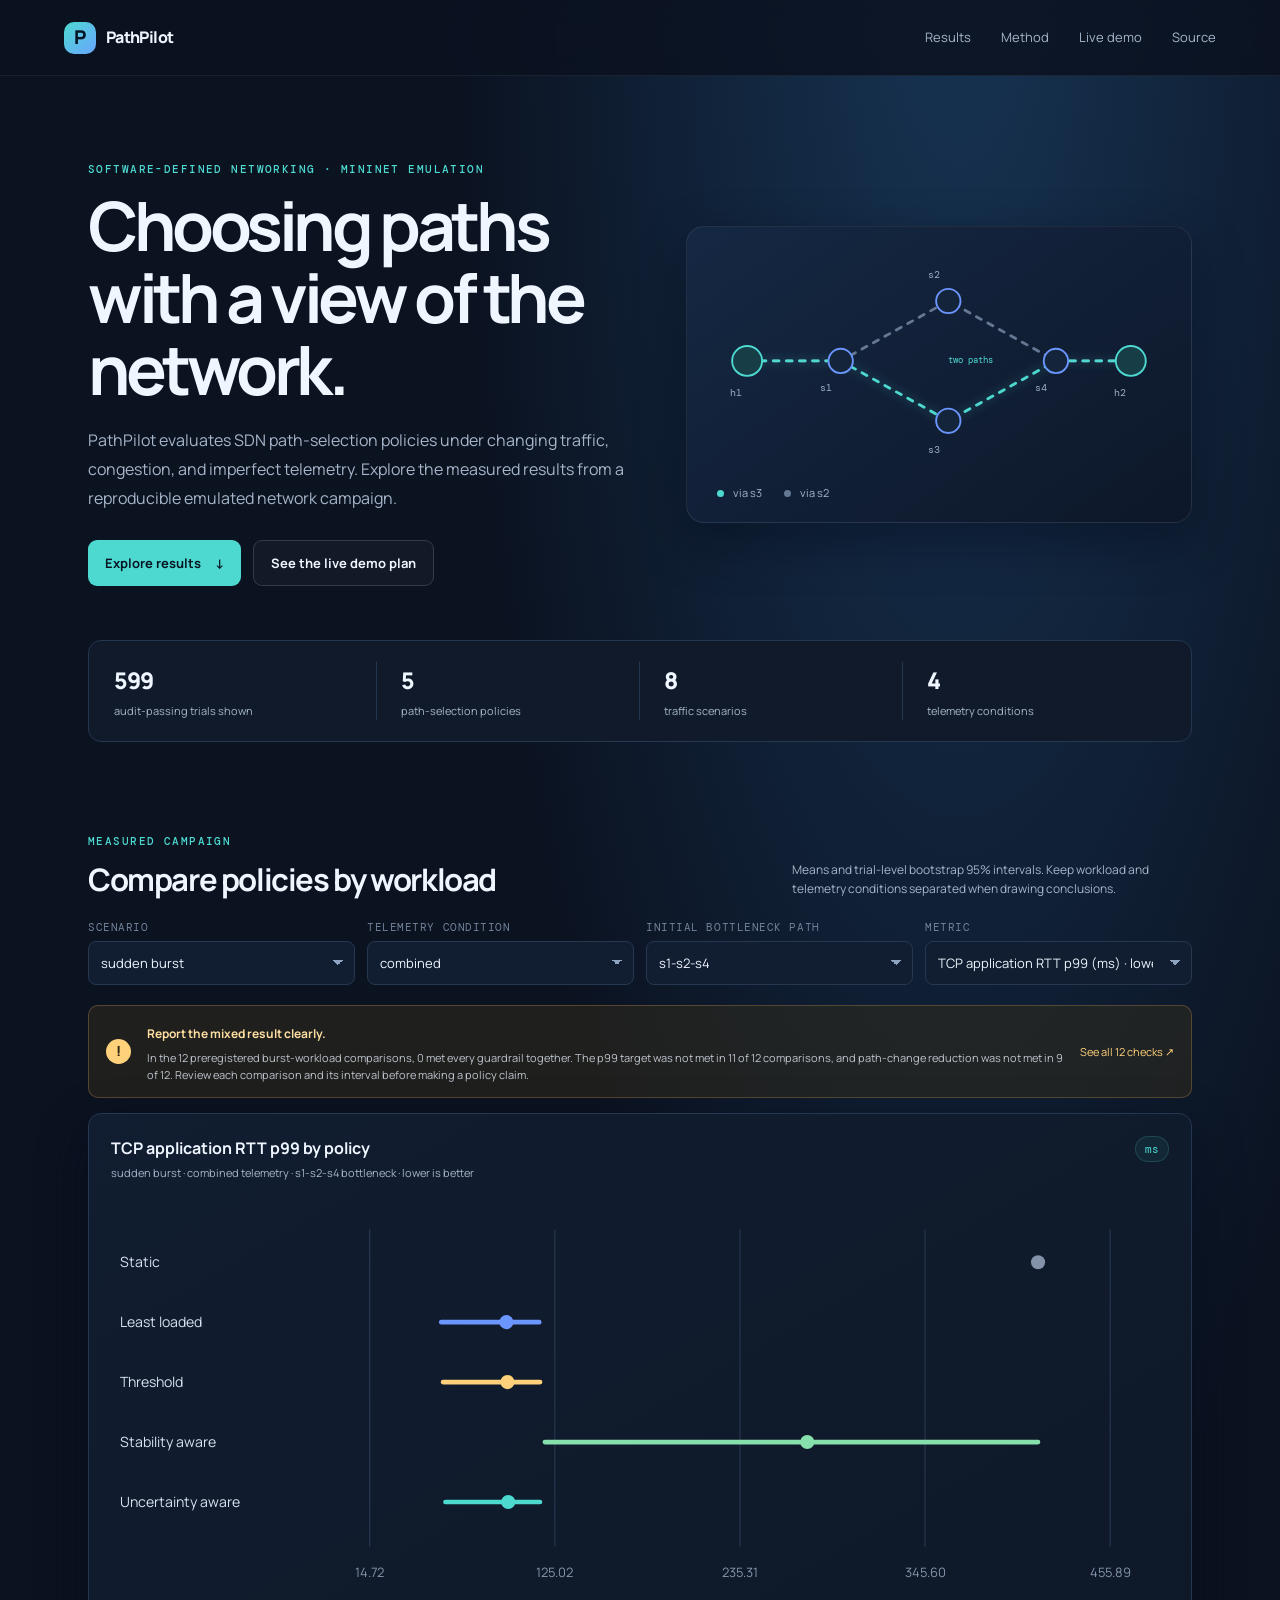
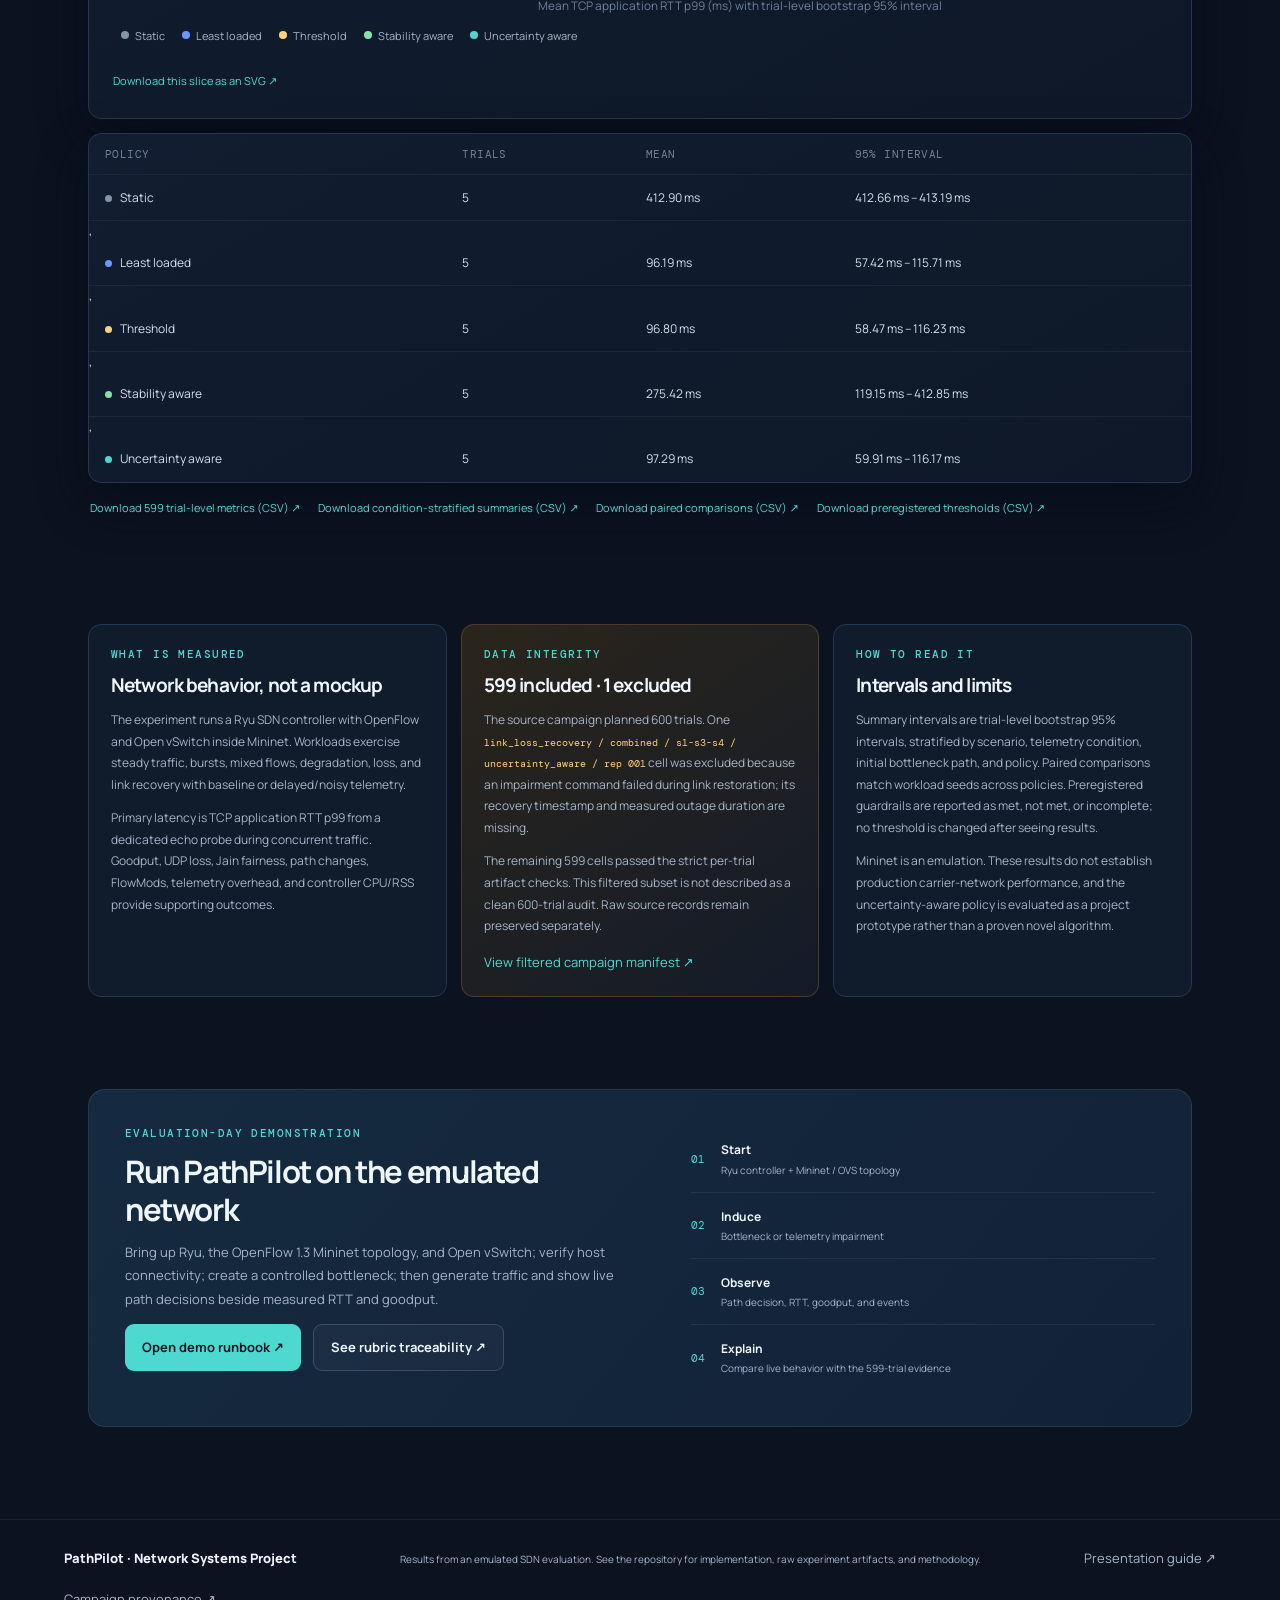
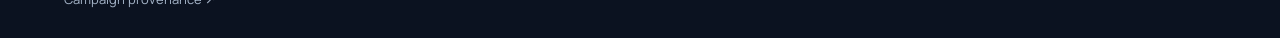
==== commit 74b9a7d3: "Correct topology illustration to match Mininet" ====
--- a/site/index.html
+++ b/site/index.html
@@ -21,13 +21,13 @@
         <div class="hero-actions"><a class="button primary" href="#results">Explore results <span aria-hidden="true">↓</span></a><a class="button secondary" href="#demo">See the live demo plan</a></div>
       </div>
       <div class="network-card" aria-label="Illustration of alternate network paths">
-        <svg viewBox="0 0 480 250" role="img" aria-labelledby="network-title"><title id="network-title">Two alternate SDN paths between source and destination</title>
-          <path class="route route-muted" d="M42 126 H150 L238 56 H330 L432 126"/><path class="route route-active" d="M42 126 H150 L238 196 H330 L432 126"/>
-          <circle class="node endpoint" cx="42" cy="126" r="16"/><circle class="node" cx="150" cy="126" r="13"/><circle class="node" cx="238" cy="56" r="13"/><circle class="node" cx="238" cy="196" r="13"/><circle class="node" cx="330" cy="56" r="13"/><circle class="node" cx="330" cy="196" r="13"/><circle class="node endpoint" cx="432" cy="126" r="16"/>
-          <text x="24" y="164">host</text><text x="410" y="164">host</text><text x="128" y="158">s1</text><text x="216" y="35">s2</text><text x="216" y="229">s3</text><text x="307" y="35">s4</text><text x="307" y="229">s5</text>
-          <text class="path-label" x="235" y="120">alternate paths</text>
+        <svg viewBox="0 0 500 250" role="img" aria-labelledby="network-title"><title id="network-title">PathPilot Mininet topology: h1 to s1, parallel paths through s2 or s3, converging at s4 and h2</title>
+          <path class="route route-muted" d="M45 126 H145 L260 62 L375 126 H455"/><path class="route route-active" d="M45 126 H145 L260 190 L375 126 H455"/>
+          <circle class="node endpoint" cx="45" cy="126" r="16"/><circle class="node" cx="145" cy="126" r="13"/><circle class="node" cx="260" cy="62" r="13"/><circle class="node" cx="260" cy="190" r="13"/><circle class="node" cx="375" cy="126" r="13"/><circle class="node endpoint" cx="455" cy="126" r="16"/>
+          <text x="27" y="164">h1</text><text x="437" y="164">h2</text><text x="123" y="158">s1</text><text x="238" y="37">s2</text><text x="238" y="224">s3</text><text x="353" y="158">s4</text>
+          <text class="path-label" x="260" y="128">two paths</text>
         </svg>
-        <div class="network-caption"><span><i class="dot cyan"></i> selected route</span><span><i class="dot muted"></i> alternate route</span></div>
+        <div class="network-caption"><span><i class="dot cyan"></i> via s3</span><span><i class="dot muted"></i> via s2</span></div>
       </div>
     </section>
 
